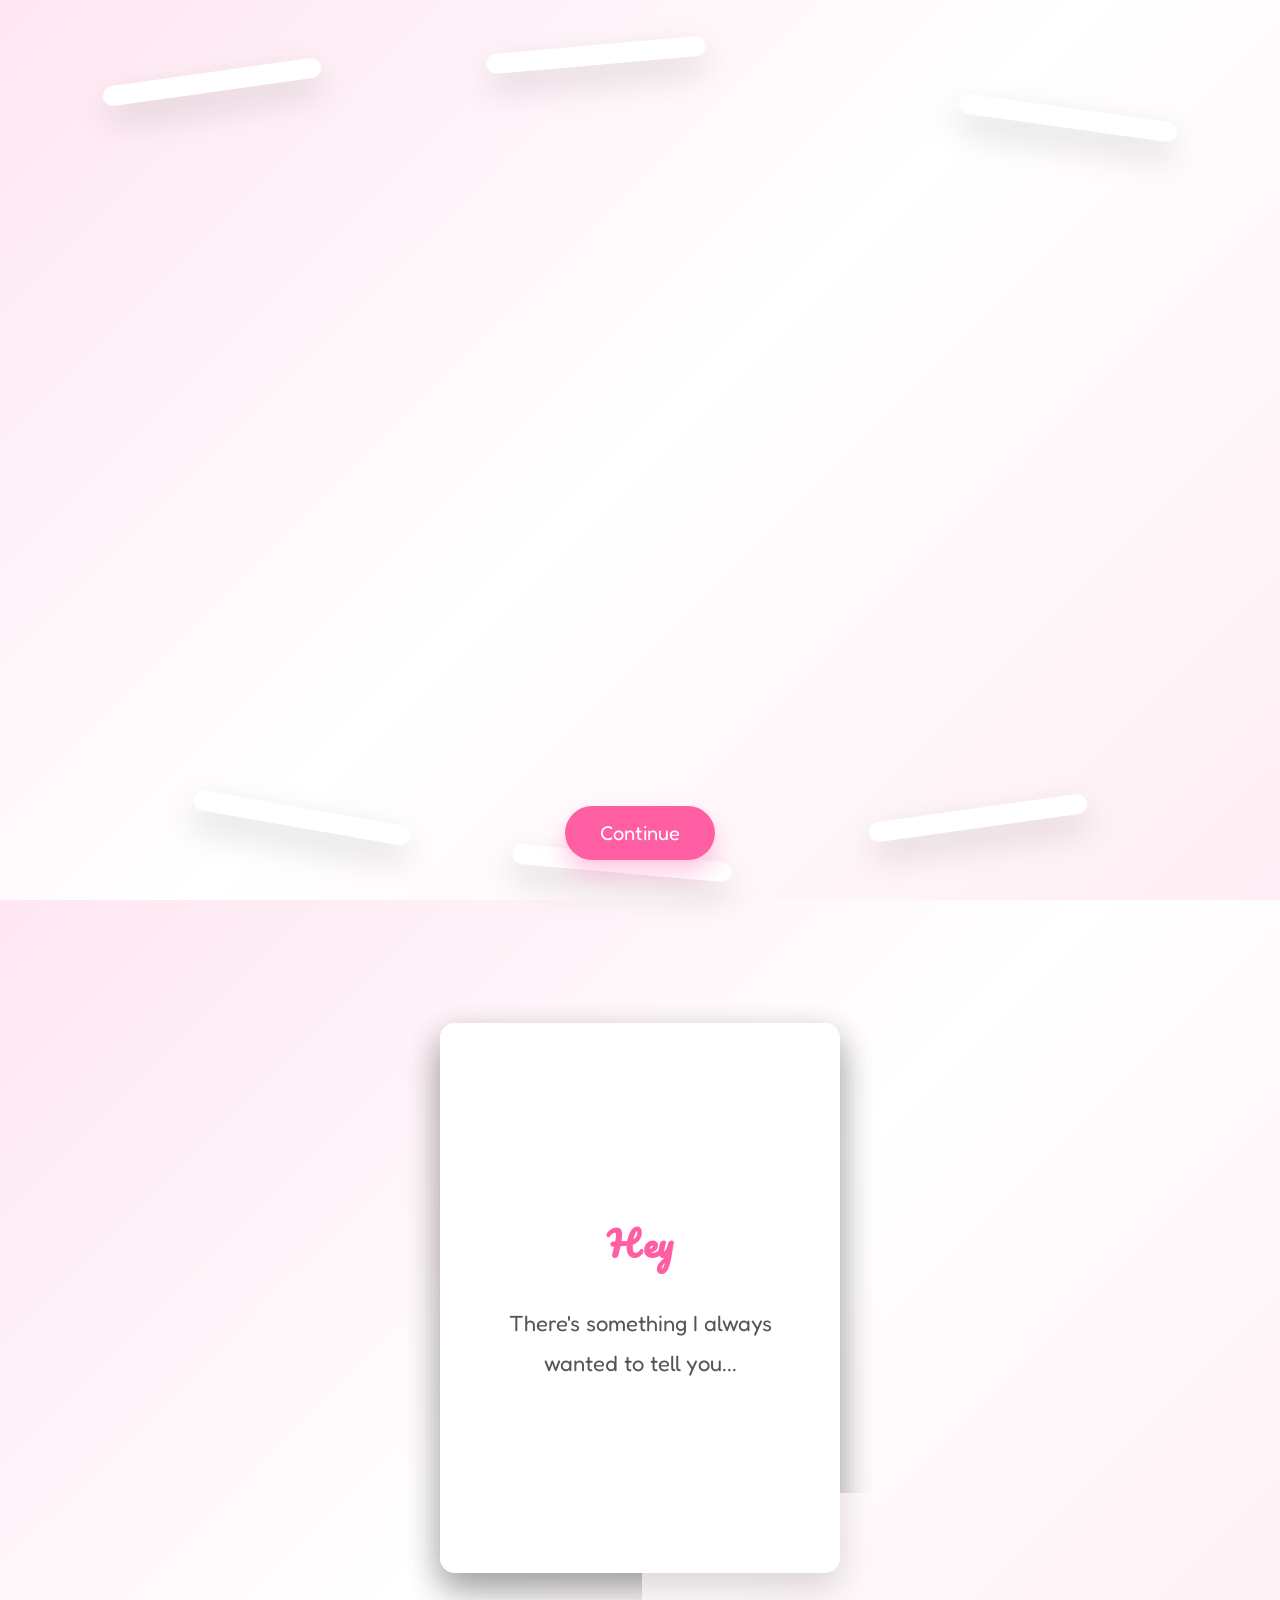
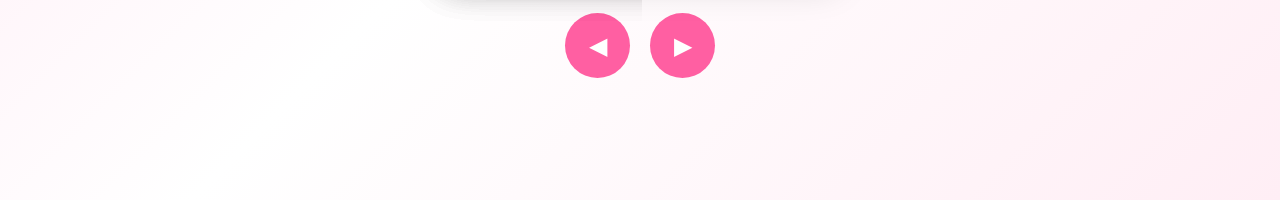
==== memory.html @ aa033269 "Add files via upload" ====
<!DOCTYPE html>
<html lang="en">

<head>
    <meta charset="UTF-8">
    <meta name="viewport" content="width=device-width, initial-scale=1.0">
    <title>Our Memories</title>

    <link rel="stylesheet" href="memory.css">

    <link href="https://fonts.googleapis.com/css2?family=Fredoka:wght@400;500;600&family=Pacifico&display=swap"
        rel="stylesheet">
</head>

<body>

    <!-- ===================== MEMORY SECTION ===================== -->

    <section class="gallery-section">

        <div class="gallery">

            <div class="photo p1">
                <img src="images/photo_5949582234400525841_y.jpg" alt="">
            </div>

            <div class="photo p2">
                <img src="images/photo_5949582234400525842_y.jpg" alt="">
            </div>

            <div class="photo p3">
                <img src="images/photo_5949582234400525845_y.jpg" alt="">
            </div>

            <div class="photo p4">
                <img src="images/photo_5949582234400525846_y.jpg" alt="">
            </div>

            <div class="photo p5">
                <img src="images/photo_5949582234400525847_y.jpg" alt="">
            </div>

            <div class="photo p6">
                <img src="images/photo_5949582234400525848_y.jpg" alt="">
            </div>

        </div>

        <button id="nextPage" class="next-btn">
            Continue
        </button>

    </section>

    <!-- تكبير الصور -->

    <div class="overlay" id="overlay">

        <img id="bigImage">

    </div>

    <!-- ===================== BOOK SECTION ===================== -->

    <section class="book-section">

        <div class="book">

            <!-- الصفحة الأولى -->

            <div class="paper">

                <div class="front">

                    <div class="content">

                        <h1 class="title">Hey</h1>

                        <p class="typing">
                            There's something I always wanted to tell you...
                        </p>

                    </div>

                </div>

                <div class="back">

                    <div class="content">

                        <h1 class="title">Thank You </h1>

                        <p class="typing">
                            Thank you for every laugh, every adventure and every unforgettable memory.
                        </p>

                    </div>

                </div>

            </div>

            <!-- الصفحة الثانية -->

            <div class="paper">

                <div class="front">

                    <div class="content">

                        <h1 class="title">love you</h1>

                        <p class="typing">
                            No matter where life takes us...
                            You'll always be one of my favorite people.
                        </p>

                    </div>

                </div>

                <div class="back">

                    <div class="content">

                        <h1 class="title">Forever </h1>

                        <p class="typing">
                            Some friendships never fade...
                            Ours never will.
                        </p>

                    </div>

                </div>

            </div>

            <!-- الصفحة الثالثة -->

            <div class="paper">

                <div class="front">

                    <div class="content">

                        <h1 class="title">for you</h1>

                        <p class="typing">
                            Thank you for being exactly who you are.
                        </p>

                    </div>

                </div>

                <div class="back">

                    <div class="content">

                        <h1 class="title">The End 🌼</h1>

                        <p class="typing">
                            Best Friends Forever ❤️
                        </p>

                    </div>

                </div>

            </div>

        </div>

        <div class="controls">
            <button id="prev">◀</button>

            <button id="next">▶</button>

        </div>

</div>
    </section>

    <script src="memory.js"></script>

</body>

</html>
---- memory.css ----
*{
    margin:0;
    padding:0;
    box-sizing:border-box;
    font-family:'Fredoka',sans-serif;
}

html{
    scroll-behavior:smooth;
}

body{
    background:linear-gradient(135deg,#ffe6f2,#ffffff,#ffeef5);
    overflow-x:hidden;
}

/* ==================== Gallery ==================== */

.gallery-section{

    width:100%;
    height:100vh;

    position:relative;

    background:linear-gradient(135deg,#ffe6f2,#ffffff,#ffeef5);

}

.gallery{

    position:relative;

    width:100%;
    height:100%;

}

.photo{

    position:absolute;

    width:220px;

    padding:10px;

    background:#fff;

    border-radius:15px;

    box-shadow:0 15px 35px rgba(0,0,0,.15);

    cursor:pointer;

    opacity:0;

    transition:.35s;

}

.photo:hover{

    transform:scale(1.05);

}

.photo img{

    width:100%;

    display:block;

    border-radius:10px;

}

.p1{

left:8%;
top:8%;

transform:rotate(-8deg);

animation:dropTop .8s forwards;
animation-delay:.5s;

}

.p2{

right:8%;
top:12%;

transform:rotate(8deg);

animation:dropRight .8s forwards;
animation-delay:1.2s;

}

.p3{

left:38%;
top:5%;

transform:rotate(-5deg);

animation:dropLeft .8s forwards;
animation-delay:2s;

}

.p4{

left:15%;
bottom:8%;

transform:rotate(10deg);

animation:dropBottom .8s forwards;
animation-delay:2.8s;

}

.p5{

right:15%;
bottom:8%;

transform:rotate(-8deg);

animation:zoomIn .8s forwards;
animation-delay:3.6s;

}

.p6{

left:40%;
bottom:3%;

transform:rotate(5deg);

animation:rotateIn .8s forwards;
animation-delay:4.4s;

}

.next-btn{

position:absolute;

bottom:40px;

left:50%;

transform:translateX(-50%);

padding:15px 35px;

border:none;

border-radius:40px;

background:#ff5fa2;

color:#fff;

font-size:20px;

cursor:pointer;

box-shadow:0 12px 25px rgba(255,95,162,.35);

transition:.3s;

}

.next-btn:hover{

transform:translateX(-50%) scale(1.06);

background:#ff478f;

}

/* ==================== Overlay ==================== */

.overlay{

position:fixed;

inset:0;

background:rgba(0,0,0,.75);

display:flex;

justify-content:center;

align-items:center;

opacity:0;

visibility:hidden;

transition:.4s;

z-index:1000;

}

.overlay.active{

opacity:1;

visibility:visible;

}

.overlay img{

width:70%;

max-width:700px;

border-radius:20px;

box-shadow:0 20px 50px rgba(0,0,0,.4);

}
/* ==================== Book ==================== */

.book-section{

    min-height:100vh;

    display:flex;
    justify-content:center;
    align-items:center;
    flex-direction:column;

    background:linear-gradient(135deg,#ffe6f2,#ffffff,#ffeef5);

}

.book{

    position:relative;

    width:400px;
    height:550px;

    perspective:2500px;

}

.paper{

    position:absolute;

    width:100%;
    height:100%;

    top:0;
    left:0;

    transform-origin:left;

    transform-style:preserve-3d;

    transition:1s;

}

.front,
.back{

    position:absolute;

    width:100%;
    height:100%;

    background:#fff;

    border-radius:15px;

    overflow:hidden;

    box-shadow:0 15px 35px rgba(0,0,0,.15);

    backface-visibility:hidden;

}

.front{

    z-index:2;

}

.back{

    transform:rotateY(180deg);

}

.content{

    width:100%;
    height:100%;

    display:flex;

    justify-content:center;
    align-items:center;

    flex-direction:column;

    text-align:center;

    padding:40px;

}

.title{

    font-family:'Pacifico',cursive;

    color:#ff5fa2;

    font-size:35px;

    margin-bottom:30px;

}

.typing{

    font-size:22px;

    color:#555;

    line-height:1.8;

}

.flipped{

    transform:rotateY(-180deg);

}

.controls{

    margin-top:40px;

    display:flex;

    gap:20px;

}

.controls button{

    width:65px;

    height:65px;

    border:none;

    border-radius:50%;

    background:#ff5fa2;

    color:white;

    font-size:24px;

    cursor:pointer;

    transition:.3s;

}

.controls button:hover{

    transform:scale(1.08);

    background:#ff478f;

}

/* ترتيب الصفحات */

.paper:nth-child(1){

    z-index:3;

}

.paper:nth-child(2){

    z-index:2;

}

.paper:nth-child(3){

    z-index:1;

}

/* ==================== Animations ==================== */

@keyframes dropTop{

from{

opacity:0;
transform:translateY(-500px) rotate(-30deg);

}

to{

opacity:1;

}

}

@keyframes dropRight{

from{

opacity:0;
transform:translateX(500px) rotate(25deg);

}

to{

opacity:1;

}

}

@keyframes dropLeft{

from{

opacity:0;
transform:translateX(-500px) rotate(-25deg);

}

to{

opacity:1;

}

}

@keyframes dropBottom{

from{

opacity:0;
transform:translateY(500px) rotate(25deg);

}

to{

opacity:1;

}

}

@keyframes zoomIn{

from{

opacity:0;
transform:scale(.2);

}

to{

opacity:1;

}

}

@keyframes rotateIn{

from{

opacity:0;
transform:rotate(720deg) scale(.3);

}

to{

opacity:1;

}

}
/* ================= Responsive ================= */

@media (max-width:992px){

    .book{

        width:330px;
        height:470px;

    }

    .photo{

        width:180px;

    }

}

@media (max-width:768px){

    .gallery{

        display:flex;
        flex-wrap:wrap;
        justify-content:center;
        align-items:center;
        gap:15px;
        padding:20px;

    }

    .photo{

        position:static;

        width:42%;

        opacity:1 !important;

        animation:none !important;

        transform:none !important;

    }

    .next-btn{

        position:fixed;

        bottom:20px;

        left:50%;

        transform:translateX(-50%);

        width:90%;

        font-size:18px;

    }

    .overlay img{

        width:90%;

    }

    .book{

        width:90%;

        height:500px;

    }

    .title{

        font-size:28px;

    }

    .typing{

        font-size:18px;

    }

}

@media (max-width:480px){

    .photo{

        width:90%;

    }

    .book{

        height:430px;

    }

    .title{

        font-size:24px;

    }

    .typing{

        font-size:16px;

        line-height:1.6;

    }

    .controls button{

        width:50px;

        height:50px;

        font-size:18px;

    }

}
/* Fade */

.fade-out{

    animation:fadeOut .8s forwards;

}

@keyframes fadeOut{

from{

opacity:1;

}

to{

opacity:0;

transform:scale(.95);

}

}
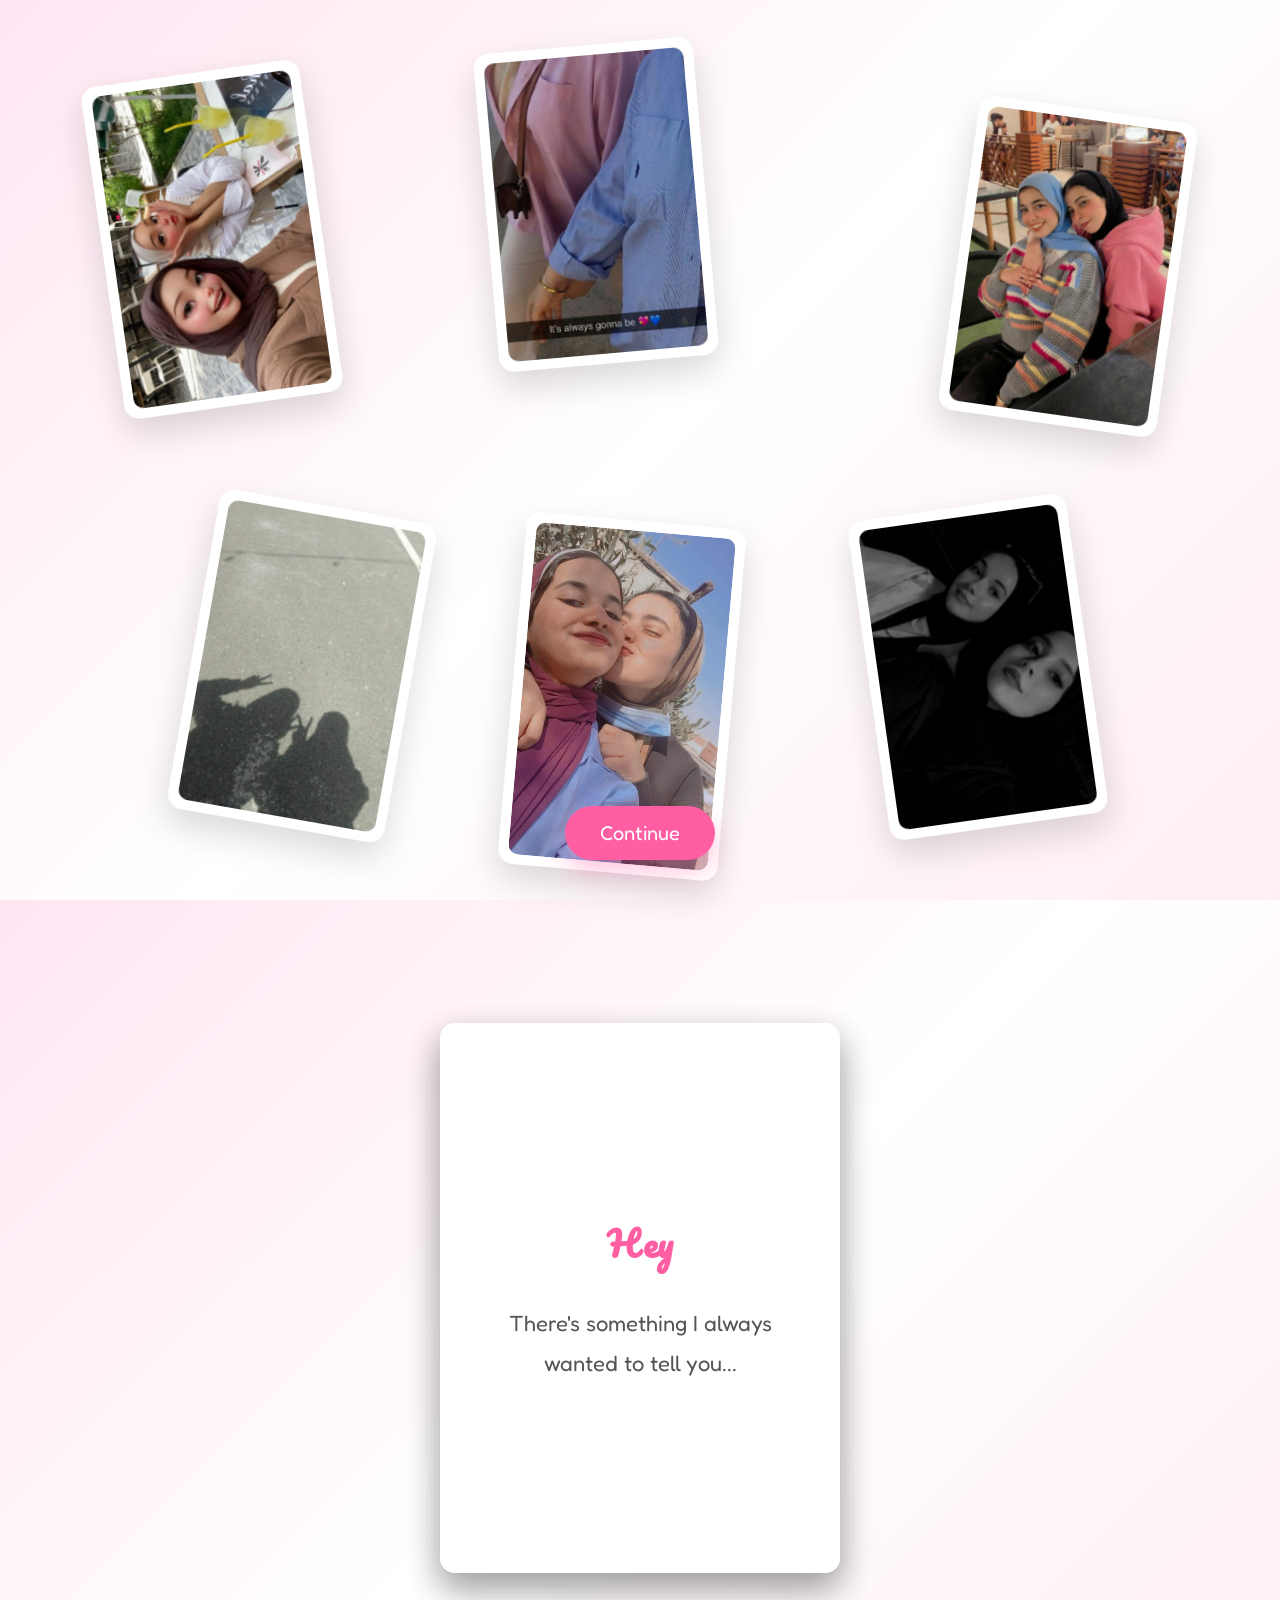
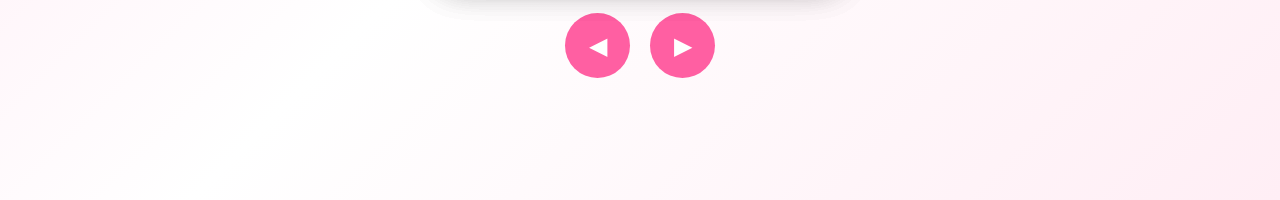
==== commit 9d584554: "Update memory.html" ====
--- a/memory.html
+++ b/memory.html
@@ -21,27 +21,27 @@
         <div class="gallery">
 
             <div class="photo p1">
-                <img src="images/photo_5949582234400525841_y.jpg" alt="">
+                <img src="photo_5949582234400525841_y.jpg" alt="">
             </div>
 
             <div class="photo p2">
-                <img src="images/photo_5949582234400525842_y.jpg" alt="">
+                <img src="photo_5949582234400525842_y.jpg" alt="">
             </div>
 
             <div class="photo p3">
-                <img src="images/photo_5949582234400525845_y.jpg" alt="">
+                <img src="photo_5949582234400525845_y.jpg" alt="">
             </div>
 
             <div class="photo p4">
-                <img src="images/photo_5949582234400525846_y.jpg" alt="">
+                <img src="photo_5949582234400525846_y.jpg" alt="">
             </div>
 
             <div class="photo p5">
-                <img src="images/photo_5949582234400525847_y.jpg" alt="">
+                <img src="photo_5949582234400525847_y.jpg" alt="">
             </div>
 
             <div class="photo p6">
-                <img src="images/photo_5949582234400525848_y.jpg" alt="">
+                <img src="photo_5949582234400525848_y.jpg" alt="">
             </div>
 
         </div>
@@ -186,4 +186,4 @@
 
 </body>
 
-</html>+</html>
